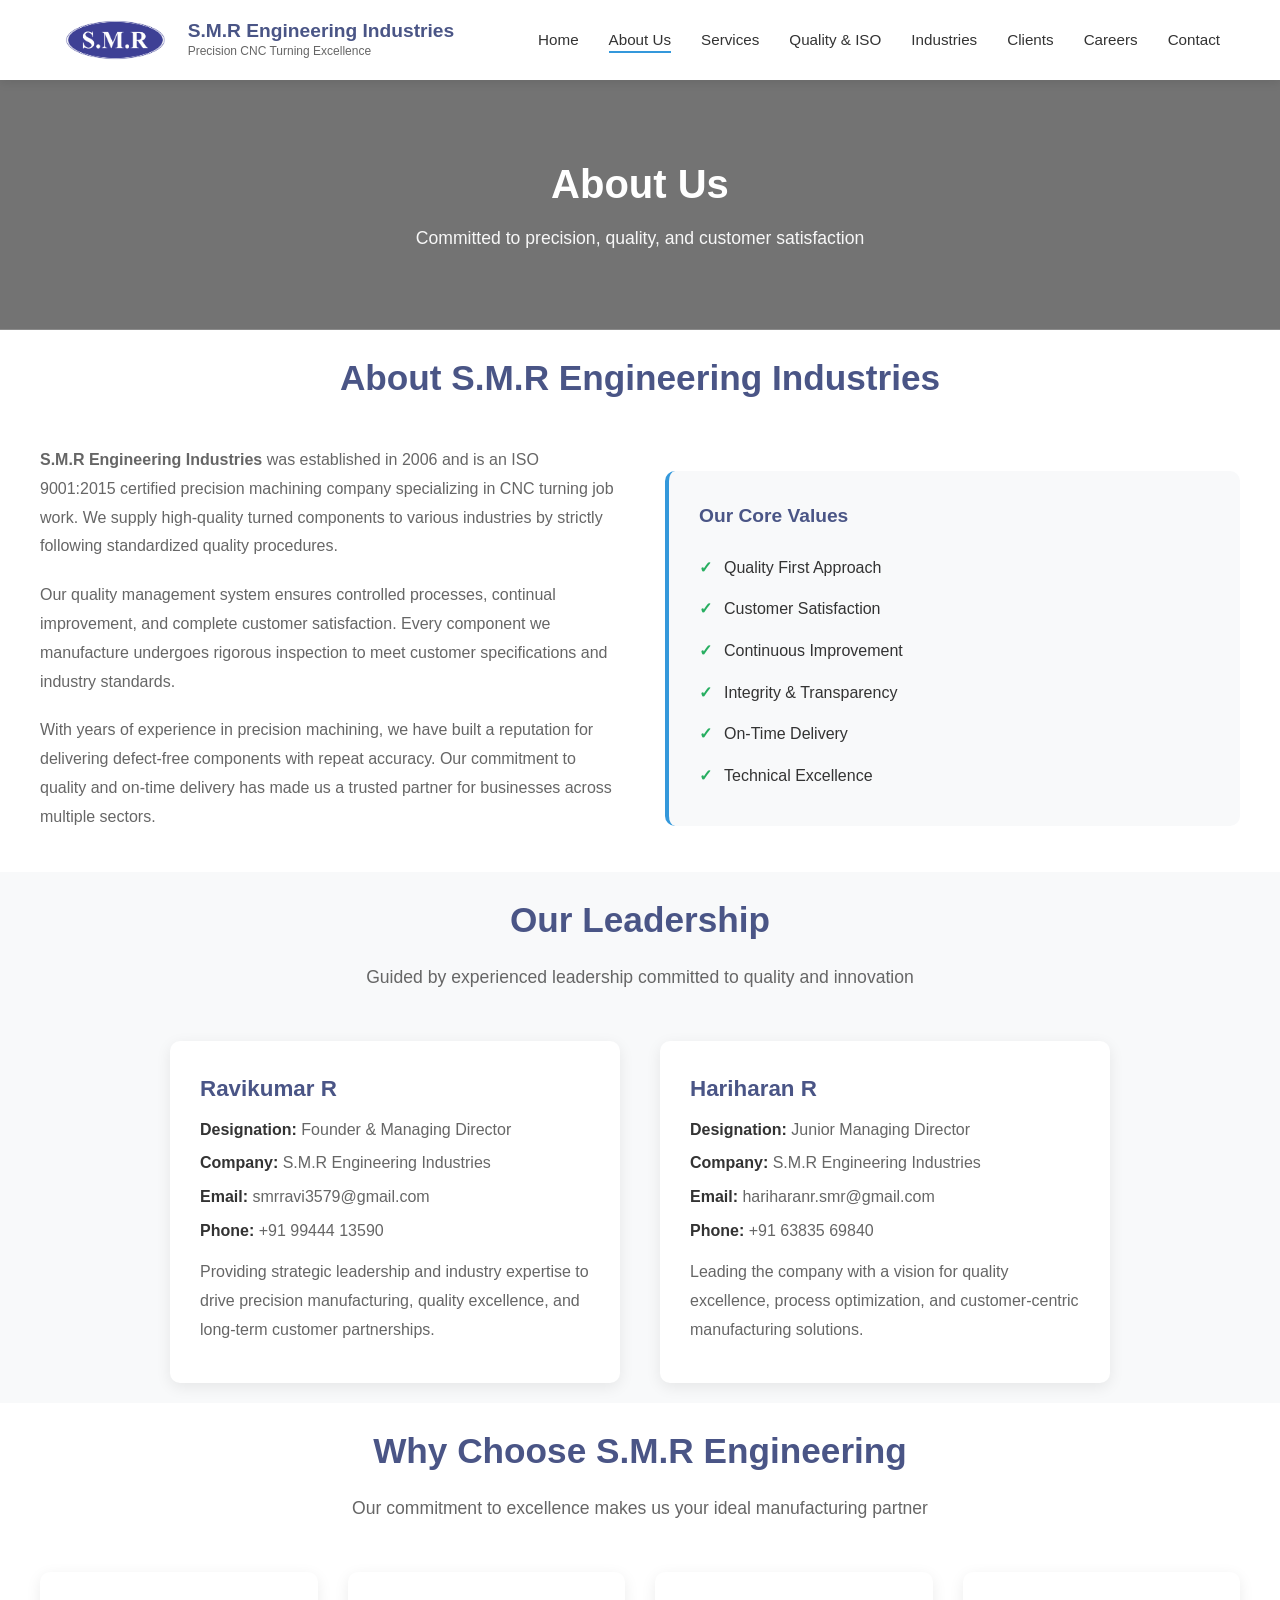
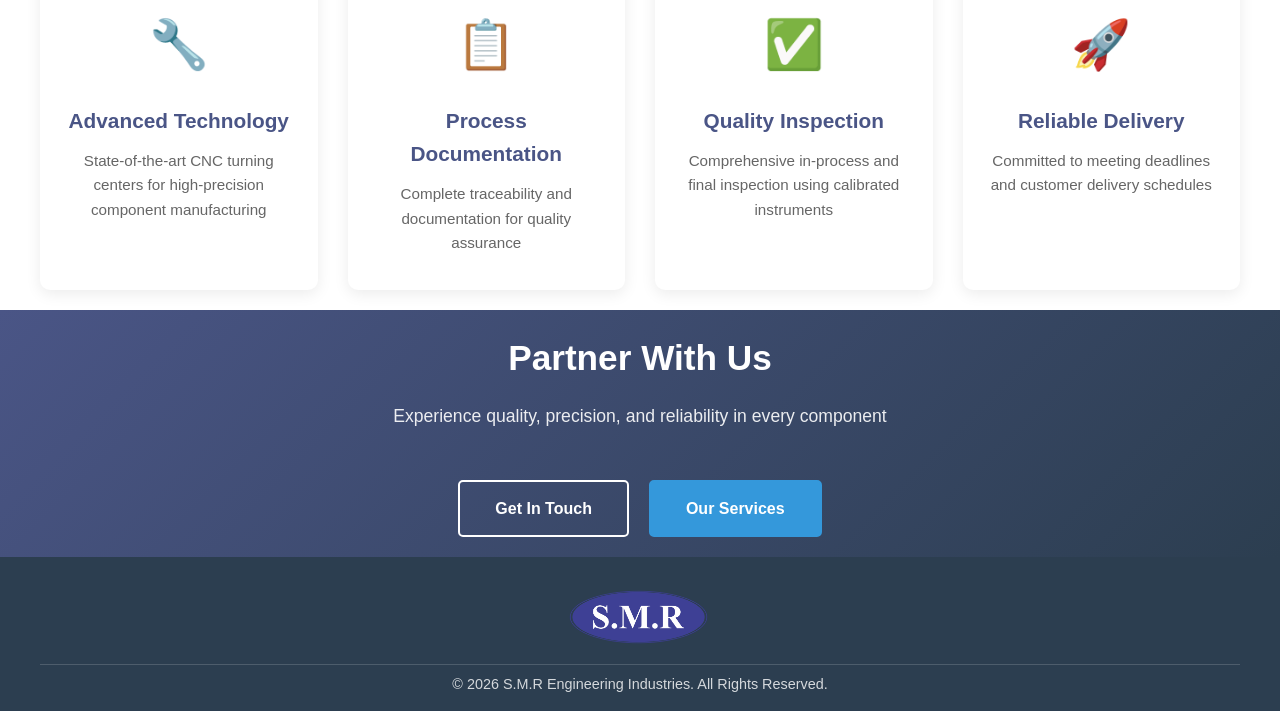
==== about.html @ e0c3d424 "Initial commit - SMR Engineering Website" ====
<!DOCTYPE html>
<html lang="en">

<head>
    <meta charset="UTF-8">
    <meta name="viewport" content="width=device-width, initial-scale=1.0">
    <meta name="description" content="About S.M.R Engineering Industries - ISO 9001:2015 Certified Precision Machining Company">
    <title>About Us | S.M.R Engineering Industries</title>
    <link rel="stylesheet" href="css/style.css">
</head>

<body>
    <!-- ==================== HEADER ==================== -->
    <header class="header">
        <div class="header-container">
            <div class="logo-container">
                <img src="images/SMR logo MAin.png" alt="S.M.R Engineering Industries Logo" class="logo">
                <div>
                    <div class="company-name">S.M.R Engineering Industries</div>
                    <div class="company-tagline">Precision CNC Turning Excellence</div>
                </div>
            </div>

            <nav class="nav">
                <button class="nav-toggle" aria-label="Toggle navigation" aria-expanded="false">
                    <span></span>
                    <span></span>
                    <span></span>
                </button>
                <ul class="nav-list">
                    <li><a href="index.html" class="nav-link">Home</a></li>
                    <li><a href="about.html" class="nav-link">About Us</a></li>
                    <li><a href="services.html" class="nav-link">Services</a></li>
                    <li><a href="quality.html" class="nav-link">Quality & ISO</a></li>
                    <li><a href="industries.html" class="nav-link">Industries</a></li>
                    <li><a href="clients.html" class="nav-link">Clients</a></li>
                    <li><a href="careers.html" class="nav-link">Careers</a></li>
                    <li><a href="contact.html" class="nav-link">Contact</a></li>
                </ul>
            </nav>
        </div>
    </header>

    <!-- ==================== PAGE HEADER ==================== -->
    <section class="heroa">
        <div class="hero-container">
            <h1 class="hero-title">About Us</h1>
            <p class="hero-description">
                Committed to precision, quality, and customer satisfaction
            </p>
        </div>
    </section>

    <!-- ==================== ABOUT SECTION ==================== -->
    <section class="section">
        <div class="container">
            <h2 class="section-title">About S.M.R Engineering Industries</h2>
            
            <div class="about-content">
                <div class="about-text">
                    <p>
                        <strong>S.M.R Engineering Industries</strong> was established in 2006 and is an ISO 9001:2015 certified precision machining 
                        company specializing in CNC turning job work. We supply high-quality turned components to various 
                        industries by strictly following standardized quality procedures.
                    </p>
                    <p>
                        Our quality management system ensures controlled processes, continual improvement, and complete 
                        customer satisfaction. Every component we manufacture undergoes rigorous inspection to meet 
                        customer specifications and industry standards.
                    </p>
                    <p>
                        With years of experience in precision machining, we have built a reputation for delivering 
                        defect-free components with repeat accuracy. Our commitment to quality and on-time delivery 
                        has made us a trusted partner for businesses across multiple sectors.
                    </p>
                </div>

                <div class="about-highlights">
                    <h4>Our Core Values</h4>
                    <ul>
                        <li>Quality First Approach</li>
                        <li>Customer Satisfaction</li>
                        <li>Continuous Improvement</li>
                        <li>Integrity & Transparency</li>
                        <li>On-Time Delivery</li>
                        <li>Technical Excellence</li>
                    </ul>
                </div>
            </div>
        </div>
    </section>

    <!-- ==================== MANAGEMENT SECTION ==================== -->
    <section class="section section-alt">
    <div class="container">
        <h2 class="section-title">Our Leadership</h2>
        <p class="section-subtitle">
            Guided by experienced leadership committed to quality and innovation
        </p>

        <div style="display:flex; gap:40px; justify-content:center; flex-wrap:wrap; margin-top:40px;">

            <!-- Founder & Managing Director -->
            <div class="management-card" style="width:450px;">
                <h4>Ravikumar R</h4>
                <p><strong>Designation:</strong> Founder & Managing Director</p>
                <p><strong>Company:</strong> S.M.R Engineering Industries</p>
                <p><strong>Email:</strong> <a href="mailto:smrravi3579@gmail.com">smrravi3579@gmail.com</a></p>
                <p><strong>Phone:</strong> <a href="tel:+919944413590">+91 99444 13590</a></p>
                <p style="margin-top: 15px; line-height: 1.8;">
                    Providing strategic leadership and industry expertise to drive precision manufacturing,
                    quality excellence, and long-term customer partnerships.
                </p>
            </div>

            <!-- Junior Managing Director -->
            <div class="management-card" style="width:450px;">
                <h4>Hariharan R</h4>
                <p><strong>Designation:</strong> Junior Managing Director</p>
                <p><strong>Company:</strong> S.M.R Engineering Industries</p>
                <p><strong>Email:</strong> <a href="mailto:hariharanr.smr@gmail.com">hariharanr.smr@gmail.com</a></p>
                <p><strong>Phone:</strong> <a href="tel:+916383569840">+91 63835 69840</a></p>
                <p style="margin-top: 15px; line-height: 1.8;">
                    Leading the company with a vision for quality excellence, process optimization,
                    and customer-centric manufacturing solutions.
                </p>
            </div>

        </div>
    </div>
    </section>

    <!-- ==================== WHY CHOOSE US ==================== -->
    <section class="section">
        <div class="container">
            <h2 class="section-title">Why Choose S.M.R Engineering</h2>
            <p class="section-subtitle">
                Our commitment to excellence makes us your ideal manufacturing partner
            </p>

            <div class="features-grid">

                <div class="feature-card">
                    <div class="feature-icon">🔧</div>
                    <h3 class="feature-title">Advanced Technology</h3>
                    <p class="feature-description">
                        State-of-the-art CNC turning centers for high-precision component manufacturing
                    </p>
                </div>

                <div class="feature-card">
                    <div class="feature-icon">📋</div>
                    <h3 class="feature-title">Process Documentation</h3>
                    <p class="feature-description">
                        Complete traceability and documentation for quality assurance
                    </p>
                </div>

                <div class="feature-card">
                    <div class="feature-icon">✅</div>
                    <h3 class="feature-title">Quality Inspection</h3>
                    <p class="feature-description">
                        Comprehensive in-process and final inspection using calibrated instruments
                    </p>
                </div>

                <div class="feature-card">
                    <div class="feature-icon">🚀</div>
                    <h3 class="feature-title">Reliable Delivery</h3>
                    <p class="feature-description">
                        Committed to meeting deadlines and customer delivery schedules
                    </p>
                </div>
            </div>
        </div>
    </section>


    <!-- ==================== CALL TO ACTION ==================== -->
    <section class="section" style="background: linear-gradient(135deg, var(--primary-color) 0%, var(--secondary-color) 100%); color: white; text-align: center;">
        <div class="container">
            <h2 class="section-title" style="color: white;">Partner With Us</h2>
            <p class="section-subtitle" style="color: rgba(255,255,255,0.9);">
                Experience quality, precision, and reliability in every component
            </p>
            <div style="display: flex; gap: 20px; justify-content: center; margin-top: 30px; flex-wrap: wrap;">
                <a href="contact.html" class="btn btn-secondary">Get In Touch</a>
                <a href="services.html" class="btn btn-primary">Our Services</a>
            </div>
        </div>
    </section>

    <!-- ==================== FOOTER ==================== -->
    <footer class="footer">
        <div class="footer-content">         
            
            <div class="footer-logo">
                <img src="images/SMR logo MAin.png" alt="S.M.R Engineering Logo">
            </div>

            <div class="footer-bottom">
                &copy; <span id="currentYear">2026</span> S.M.R Engineering Industries. All Rights Reserved.
            </div>
        </div>
    </footer>

    <script src="js/script.js"></script>
</body>

</html>
---- css/style.css ----
/* S.M.R Engineering Industries - Main Stylesheet */

/* ==================== ROOT VARIABLES ==================== */
:root {
    --primary-color: #4A5586;
    --secondary-color: #2C3E50;
    --accent-color: #3498DB;
    --text-dark: #333333;
    --text-light: #666666;
    --bg-light: #F8F9FA;
    --white: #FFFFFF;
    --border-color: #E0E0E0;
    --success-color: #27AE60;
    --header-height: 80px;
}

/* ==================== GLOBAL RESET ==================== */
* {
    margin: 0;
    padding: 0;
    box-sizing: border-box;
}

html {
    scroll-behavior: smooth;
}

body {
    font-family: 'Segoe UI', Tahoma, Geneva, Verdana, sans-serif;
    color: var(--text-dark);
    line-height: 1.6;
    background-color: var(--white);
}

img {
    max-width: 100%;
    height: auto;
    display: block;
}

a {
    text-decoration: none;
    color: inherit;
    transition: all 0.3s ease;
}

ul {
    list-style: none;
}

/* ==================== HEADER & NAVIGATION ==================== */
.header {
    background-color: var(--white);
    box-shadow: 0 2px 10px rgba(0, 0, 0, 0.1);
    position: fixed;
    top: 0;
    left: 0;
    width: 100%;
    z-index: 1000;
    height: var(--header-height);
}

.header-container {
    max-width: 1200px;
    margin: 0 auto;
    padding: 0 20px;
    display: flex;
    justify-content: space-between;
    align-items: center;
    height: 100%;
}

.logo-container {
    display: flex;
    align-items: center;
    gap: 15px;
}

.logo {
    height: 50px;
    width: auto;
}

.company-name {
    font-size: 1.2rem;
    font-weight: 700;
    color: var(--primary-color);
    line-height: 1.2;
}

.company-tagline {
    font-size: 0.75rem;
    color: var(--text-light);
    font-weight: 400;
}

/* Navigation */
.nav {
    display: flex;
    align-items: center;
}

.nav-list {
    display: flex;
    gap: 30px;
    align-items: center;
}

.nav-link {
    color: var(--text-dark);
    font-weight: 500;
    font-size: 0.95rem;
    padding: 5px 0;
    position: relative;
}

.nav-link::after {
    content: '';
    position: absolute;
    bottom: 0;
    left: 0;
    width: 0;
    height: 2px;
    background-color: var(--accent-color);
    transition: width 0.3s ease;
}

.nav-link:hover::after,
.nav-link.active::after {
    width: 100%;
}

.nav-link:hover {
    color: var(--accent-color);
}

/* Mobile Menu Toggle */
.nav-toggle {
    display: none;
    flex-direction: column;
    gap: 5px;
    background: none;
    border: none;
    cursor: pointer;
    padding: 5px;
}

.nav-toggle span {
    width: 25px;
    height: 3px;
    background-color: var(--primary-color);
    transition: all 0.3s ease;
}

/* ==================== HERO SECTION ==================== */
.hero {
    background: linear-gradient(rgba(0,0,0,0.55), rgba(0,0,0,0.55)), url("../images/cnc bg image.png");
    background-size: cover;
    background-position: center;
    background-repeat: no-repeat;
    color: var(--white);
    padding: 150px 20px 100px;
    margin-top: var(--header-height);
    text-align: center;
}

.heroa {
    background: linear-gradient(rgba(0,0,0,0.55), rgba(0,0,0,0.55)), url("../images/cnc bg image.png");
    background-size: cover;
    background-position: center;
    background-repeat: no-repeat;
    color: var(--white);
    padding: 80px 20px 40px;
    margin-top: var(--header-height);
    text-align: center;
}

.hero-container {
    max-width: 900px;
    margin: 0 auto;
}

.hero-title {
    font-size: 2.5rem;
    font-weight: 700;
    margin-bottom: 15px;
    line-height: 1.2;
}

.iso-badge {
    display: inline-block;
    background-color: var(--success-color);
    color: var(--white);
    padding: 8px 20px;
    border-radius: 25px;
    font-size: 0.9rem;
    font-weight: 600;
    margin-bottom: 25px;
}

.hero-description {
    font-size: 1.1rem;
    line-height: 1.8;
    margin-bottom: 35px;
    opacity: 0.95;
}

.hero-buttons {
    display: flex;
    gap: 20px;
    justify-content: center;
    flex-wrap: wrap;
}

.btn {
    padding: 14px 35px;
    border-radius: 5px;
    font-weight: 600;
    font-size: 1rem;
    cursor: pointer;
    transition: all 0.3s ease;
    border: 2px solid transparent;
    display: inline-flex;
    align-items: center;
    gap: 8px;
}

.btn-primary {
    background-color: var(--accent-color);
    color: var(--white);
    border-color: var(--accent-color);
}

.btn-primary:hover {
    background-color: transparent;
    border-color: var(--white);
    color: var(--white);
}

.btn-secondary {
    background-color: transparent;
    color: var(--white);
    border-color: var(--white);
}

.btn-secondary:hover {
    background-color: var(--white);
    color: var(--primary-color);
}

/* ==================== SECTIONS ==================== */
.section {
    padding: 20px 20px;
}

.section-alt {
    background-color: var(--bg-light);
}

.container {
    max-width: 1200px;
    margin: 0 auto;
}

.section-title {
    font-size: 2.2rem;
    color: var(--primary-color);
    margin-bottom: 15px;
    text-align: center;
    font-weight: 700;
}

.section-subtitle {
    font-size: 1.1rem;
    color: var(--text-light);
    text-align: center;
    margin-bottom: 50px;
    max-width: 700px;
    margin-left: auto;
    margin-right: auto;
}

/* ==================== FEATURES / WHY CHOOSE US ==================== */
.features-grid {
    display: grid;
    grid-template-columns: repeat(auto-fit, minmax(250px, 1fr));
    gap: 30px;
    margin-top: 40px;
}

.process-grid {
    grid-template-columns: repeat(3, 1fr);
}

.feature-card {
    background-color: var(--white);
    padding: 35px 25px;
    border-radius: 10px;
    text-align: center;
    box-shadow: 0 4px 15px rgba(0, 0, 0, 0.08);
    transition: all 0.3s ease;
}

.feature-card:hover {
    transform: translateY(-5px);
    box-shadow: 0 8px 25px rgba(0, 0, 0, 0.12);
}

.feature-icon {
    font-size: 3rem;
    color: var(--accent-color);
    margin-bottom: 20px;
}

.feature-title {
    font-size: 1.3rem;
    color: var(--primary-color);
    margin-bottom: 12px;
    font-weight: 600;
}

.feature-description {
    color: var(--text-light);
    font-size: 0.95rem;
    line-height: 1.6;
}

/* ==================== ABOUT SECTION ==================== */
.about-content {
    display: grid;
    grid-template-columns: 1fr 1fr;
    gap: 50px;
    align-items: center;
    margin-top: 40px;
}

.about-text h3 {
    font-size: 1.8rem;
    color: var(--primary-color);
    margin-bottom: 20px;
}

.about-text p {
    color: var(--text-light);
    margin-bottom: 20px;
    line-height: 1.8;
}

.about-highlights {
    background-color: var(--bg-light);
    padding: 30px;
    border-radius: 10px;
    border-left: 4px solid var(--accent-color);
}

.about-highlights h4 {
    color: var(--primary-color);
    margin-bottom: 15px;
    font-size: 1.2rem;
}

.about-highlights ul {
    list-style: none;
}

.about-highlights li {
    padding: 8px 0;
    color: var(--text-dark);
    position: relative;
    padding-left: 25px;
}

.about-highlights li::before {
    content: '✓';
    position: absolute;
    left: 0;
    color: var(--success-color);
    font-weight: bold;
}

/* Management Card */
.management-card {
    background-color: var(--white);
    padding: 30px;
    border-radius: 10px;
    box-shadow: 0 4px 15px rgba(0, 0, 0, 0.08);
}

.management-card h4 {
    color: var(--primary-color);
    font-size: 1.4rem;
    margin-bottom: 10px;
}

.management-card p {
    color: var(--text-light);
    margin-bottom: 8px;
}

.management-card strong {
    color: var(--text-dark);
}

/* ==================== SERVICES GRID ==================== */
.services-grid {
    display: grid;
    grid-template-columns: repeat(auto-fit, minmax(300px, 1fr));
    gap: 30px;
    margin-top: 40px;
}

.service-card {
    background-color: var(--white);
    padding: 40px 30px;
    border-radius: 10px;
    box-shadow: 0 4px 15px rgba(0, 0, 0, 0.08);
    transition: all 0.3s ease;
    border-top: 4px solid var(--accent-color);
}

.service-card:hover {
    transform: translateY(-5px);
    box-shadow: 0 8px 25px rgba(0, 0, 0, 0.12);
}

.service-card h3 {
    color: var(--primary-color);
    font-size: 1.5rem;
    margin-bottom: 15px;
}

.service-card p {
    color: var(--text-light);
    line-height: 1.7;
}

/* ==================== QUALITY SECTION ==================== */
.quality-grid {
    display: grid;
    grid-template-columns: 1fr 1fr;
    gap: 40px;
    margin-top: 40px;
}

.quality-box {
    background-color: var(--white);
    padding: 35px;
    border-radius: 10px;
    box-shadow: 0 4px 15px rgba(0, 0, 0, 0.08);
}

.quality-box h3 {
    color: var(--primary-color);
    font-size: 1.6rem;
    margin-bottom: 20px;
    display: flex;
    align-items: center;
    gap: 10px;
}

.quality-box ul {
    list-style: none;
}

.quality-box li {
    padding: 10px 0;
    color: var(--text-dark);
    position: relative;
    padding-left: 30px;
    line-height: 1.6;
}

.quality-box li::before {
    content: '✓';
    position: absolute;
    left: 0;
    color: var(--success-color);
    font-weight: bold;
    font-size: 1.2rem;
}

/* ==================== INDUSTRIES ==================== */
.industries-grid {
    display: grid;
    grid-template-columns: repeat(auto-fit, minmax(250px, 1fr));
    gap: 25px;
    margin-top: 40px;
}

.industry-item {
    background-color: var(--white);
    padding: 30px 20px;
    border-radius: 10px;
    text-align: center;
    box-shadow: 0 4px 15px rgba(0, 0, 0, 0.08);
    transition: all 0.3s ease;
    border-left: 4px solid var(--accent-color);
}

.industry-item:hover {
    transform: translateY(-3px);
    box-shadow: 0 8px 20px rgba(0, 0, 0, 0.12);
}

.industry-item h3 {
    color: var(--primary-color);
    font-size: 1.2rem;
    font-weight: 600;
}

/* ==================== CONTACT SECTION ==================== */
.contact-grid {
    display: grid;
    grid-template-columns: 1fr 1fr;
    gap: 50px;
    margin-top: 40px;
}

.contact-info-box {
    background-color: var(--white);
    padding: 40px;
    border-radius: 10px;
    box-shadow: 0 4px 15px rgba(0, 0, 0, 0.08);
}

.contact-item {
    margin-bottom: 30px;
}

.contact-item h3 {
    color: var(--primary-color);
    font-size: 1.3rem;
    margin-bottom: 10px;
    display: flex;
    align-items: center;
    gap: 10px;
}

.contact-item p {
    color: var(--text-dark);
    line-height: 1.8;
    padding-left: 30px;
}

.contact-item a {
    color: var(--accent-color);
}

.contact-item a:hover {
    text-decoration: underline;
}

.map-container {
    background-color: var(--bg-light);
    border-radius: 10px;
    overflow: hidden;
    height: 100%;
    min-height: 400px;
    display: flex;
    align-items: center;
    justify-content: center;
}

.map-container iframe {
    width: 100%;
    height: 100%;
    border: none;
}

/* ==================== FOOTER ==================== */
.footer {
    background-color: var(--secondary-color);
    color: var(--white);
    padding: 25px 20px 15px;
    text-align: center;
}

.footer-content {
    max-width: 1200px;
    margin: 0 auto;
}

.footer-logo {
    margin-bottom: 10px;
    display: flex;
    justify-content: center;
}

.footer-logo img {
    height: 70px;
}

.footer-text {
    font-size: 0.95rem;
    margin-bottom: 15px;
    opacity: 0.9;
}

.footer-links {
    display: flex;
    justify-content: center;
    gap: 30px;
    margin: 20px 0;
    flex-wrap: wrap;
}

.footer-links a {
    color: var(--white);
    opacity: 0.8;
    transition: opacity 0.3s ease;
}

.footer-links a:hover {
    opacity: 1;
    text-decoration: underline;
}

.footer-bottom {
    margin-top: 12px;
    padding-top: 8px;
    border-top: 1px solid rgba(255, 255, 255, 0.2);
    font-size: 0.9rem;
    opacity: 0.8;
}

/* ==================== RESPONSIVE DESIGN ==================== */

/* Tablet */
@media (max-width: 968px) {
    .hero-title {
        font-size: 2rem;
    }

    .about-content,
    .quality-grid,
    .contact-grid {
        grid-template-columns: 1fr;
    }

    .features-grid {
        grid-template-columns: repeat(auto-fit, minmax(250px, 1fr));
    }
}

/* Mobile */
@media (max-width: 768px) {
    .nav-toggle {
        display: flex;
    }

    .nav-list {
        position: fixed;
        top: var(--header-height);
        left: 0;
        width: 100%;
        background-color: var(--white);
        flex-direction: column;
        gap: 0;
        padding: 20px;
        box-shadow: 0 5px 15px rgba(0, 0, 0, 0.1);
        transform: translateX(-100%);
        transition: transform 0.3s ease;
    }

    .nav.active .nav-list {
        transform: translateX(0);
    }

    .nav-link {
        padding: 15px 0;
        width: 100%;
        border-bottom: 1px solid var(--border-color);
    }

    .company-name {
        font-size: 1rem;
    }

    .company-tagline {
        font-size: 0.7rem;
    }

    .hero {
        padding: 120px 20px 80px;
    }

    .hero-title {
        font-size: 1.7rem;
    }

    .hero-description {
        font-size: 1rem;
    }

    .section-title {
        font-size: 1.8rem;
    }

    .services-grid,
    .industries-grid {
        grid-template-columns: 1fr;
    }

    .footer-links {
        flex-direction: column;
        gap: 15px;
    }
}

@media (max-width: 480px) {
    .hero-buttons {
        flex-direction: column;
        width: 100%;
    }

    .btn {
        width: 100%;
        justify-content: center;
    }

    .logo {
        height: 40px;
    }
}

/* ==================== DESKTOP WIDTH FIX ==================== */
@media (min-width: 1400px) {

    .header-container,
    .container,
    .footer-content {
        max-width: 1500px;
    }

    .hero-container {
        max-width: 1200px;
    }

}
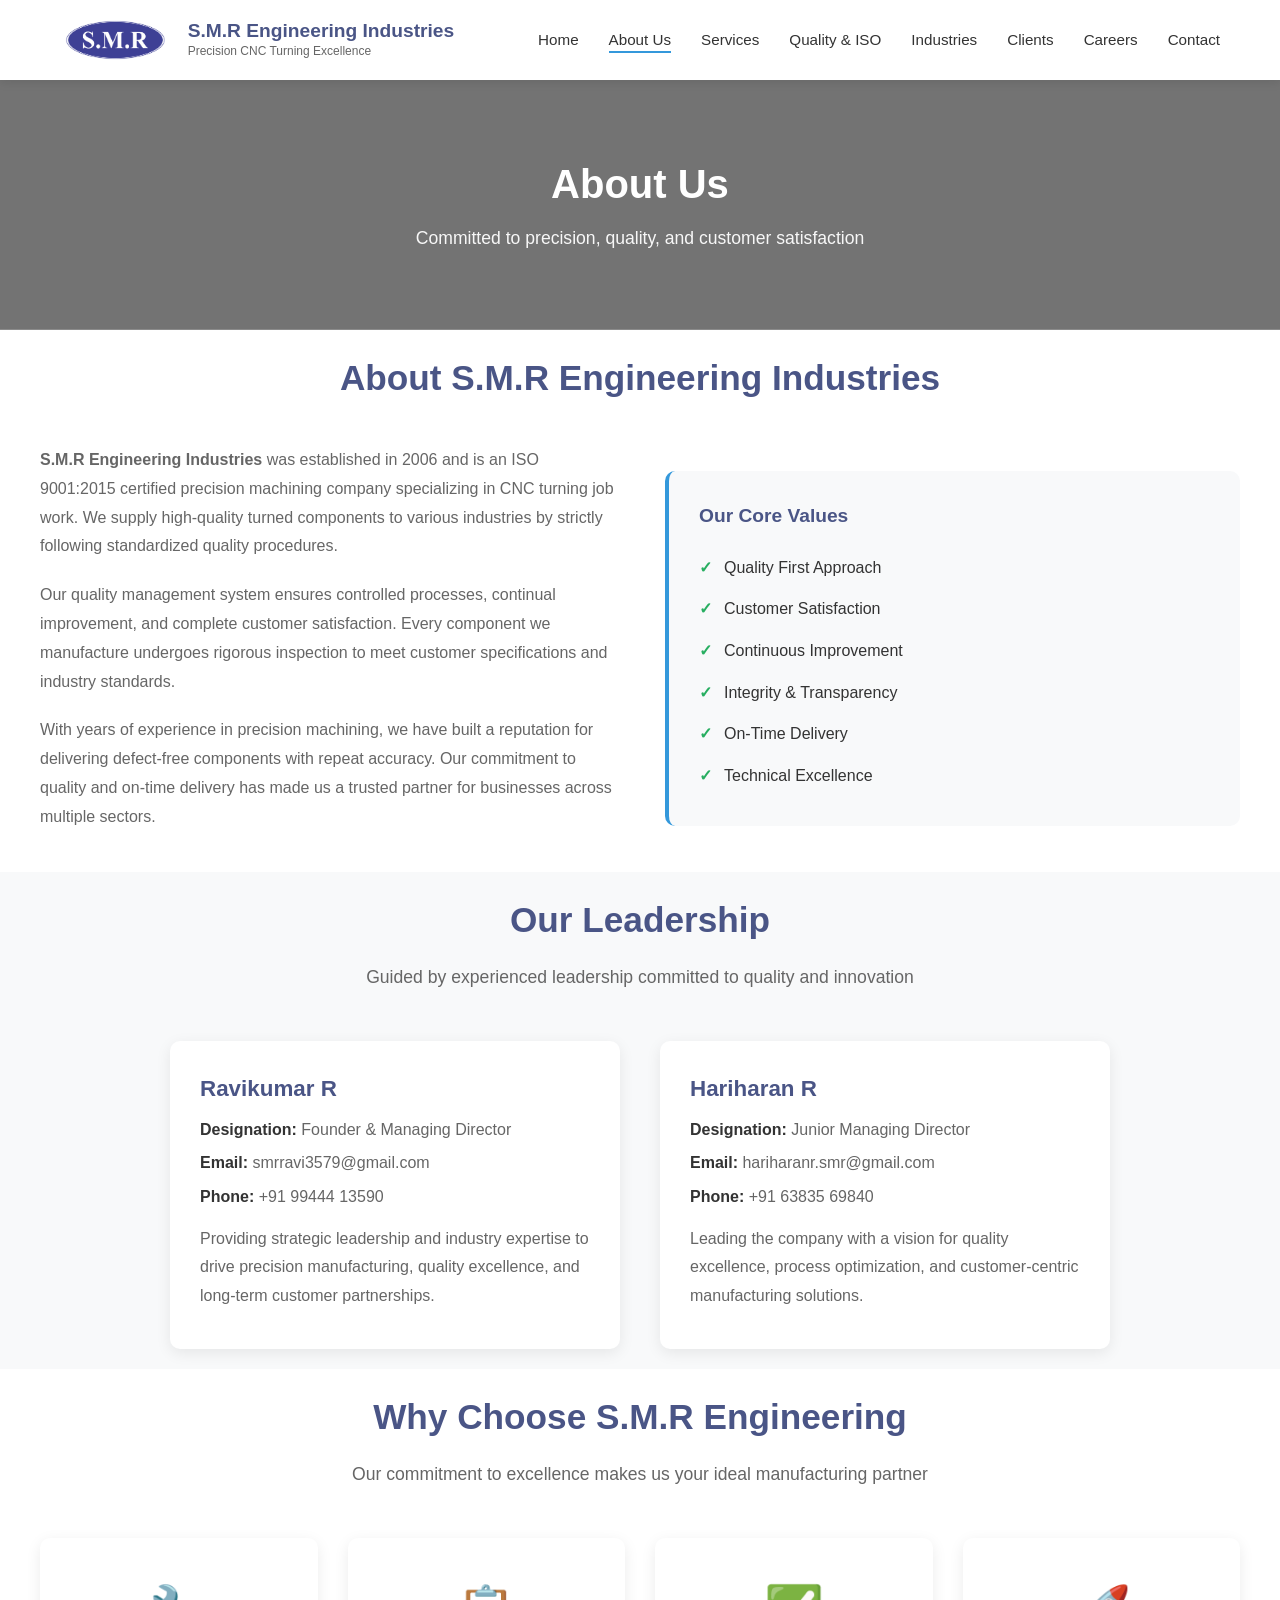
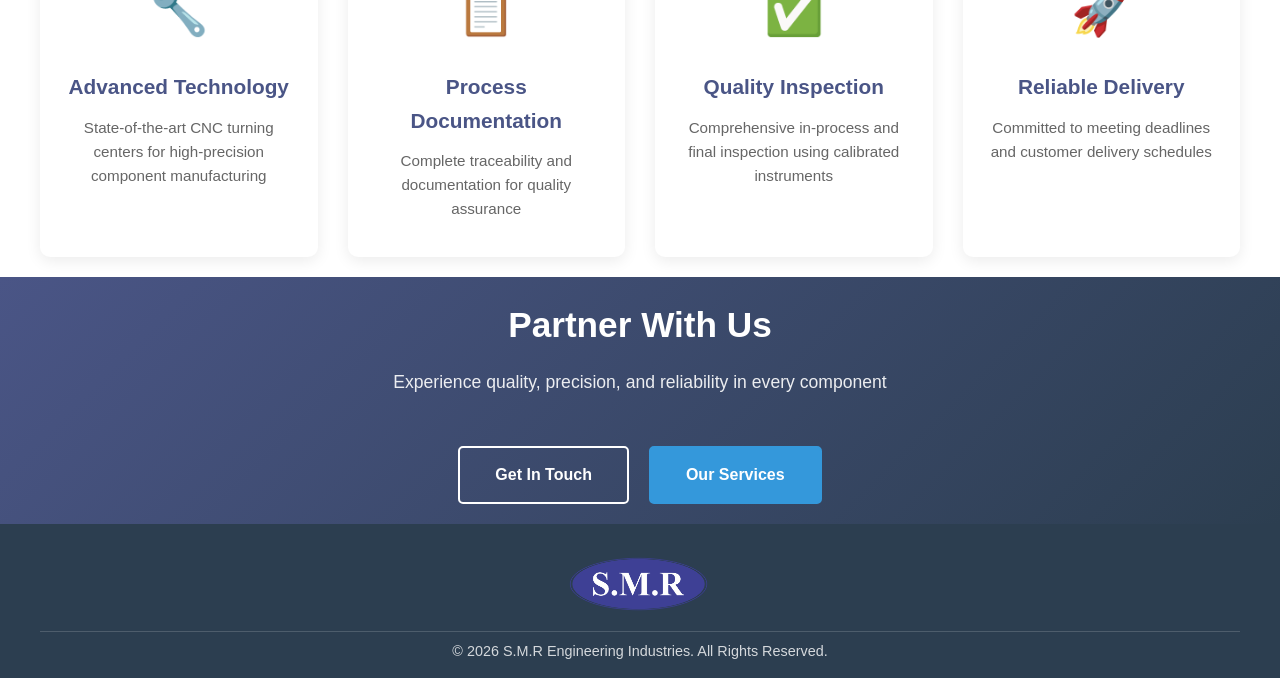
==== commit c20f9428: "Update about.html" ====
--- a/about.html
+++ b/about.html
@@ -104,7 +104,6 @@
             <div class="management-card" style="width:450px;">
                 <h4>Ravikumar R</h4>
                 <p><strong>Designation:</strong> Founder & Managing Director</p>
-                <p><strong>Company:</strong> S.M.R Engineering Industries</p>
                 <p><strong>Email:</strong> <a href="mailto:smrravi3579@gmail.com">smrravi3579@gmail.com</a></p>
                 <p><strong>Phone:</strong> <a href="tel:+919944413590">+91 99444 13590</a></p>
                 <p style="margin-top: 15px; line-height: 1.8;">
@@ -117,7 +116,6 @@
             <div class="management-card" style="width:450px;">
                 <h4>Hariharan R</h4>
                 <p><strong>Designation:</strong> Junior Managing Director</p>
-                <p><strong>Company:</strong> S.M.R Engineering Industries</p>
                 <p><strong>Email:</strong> <a href="mailto:hariharanr.smr@gmail.com">hariharanr.smr@gmail.com</a></p>
                 <p><strong>Phone:</strong> <a href="tel:+916383569840">+91 63835 69840</a></p>
                 <p style="margin-top: 15px; line-height: 1.8;">
